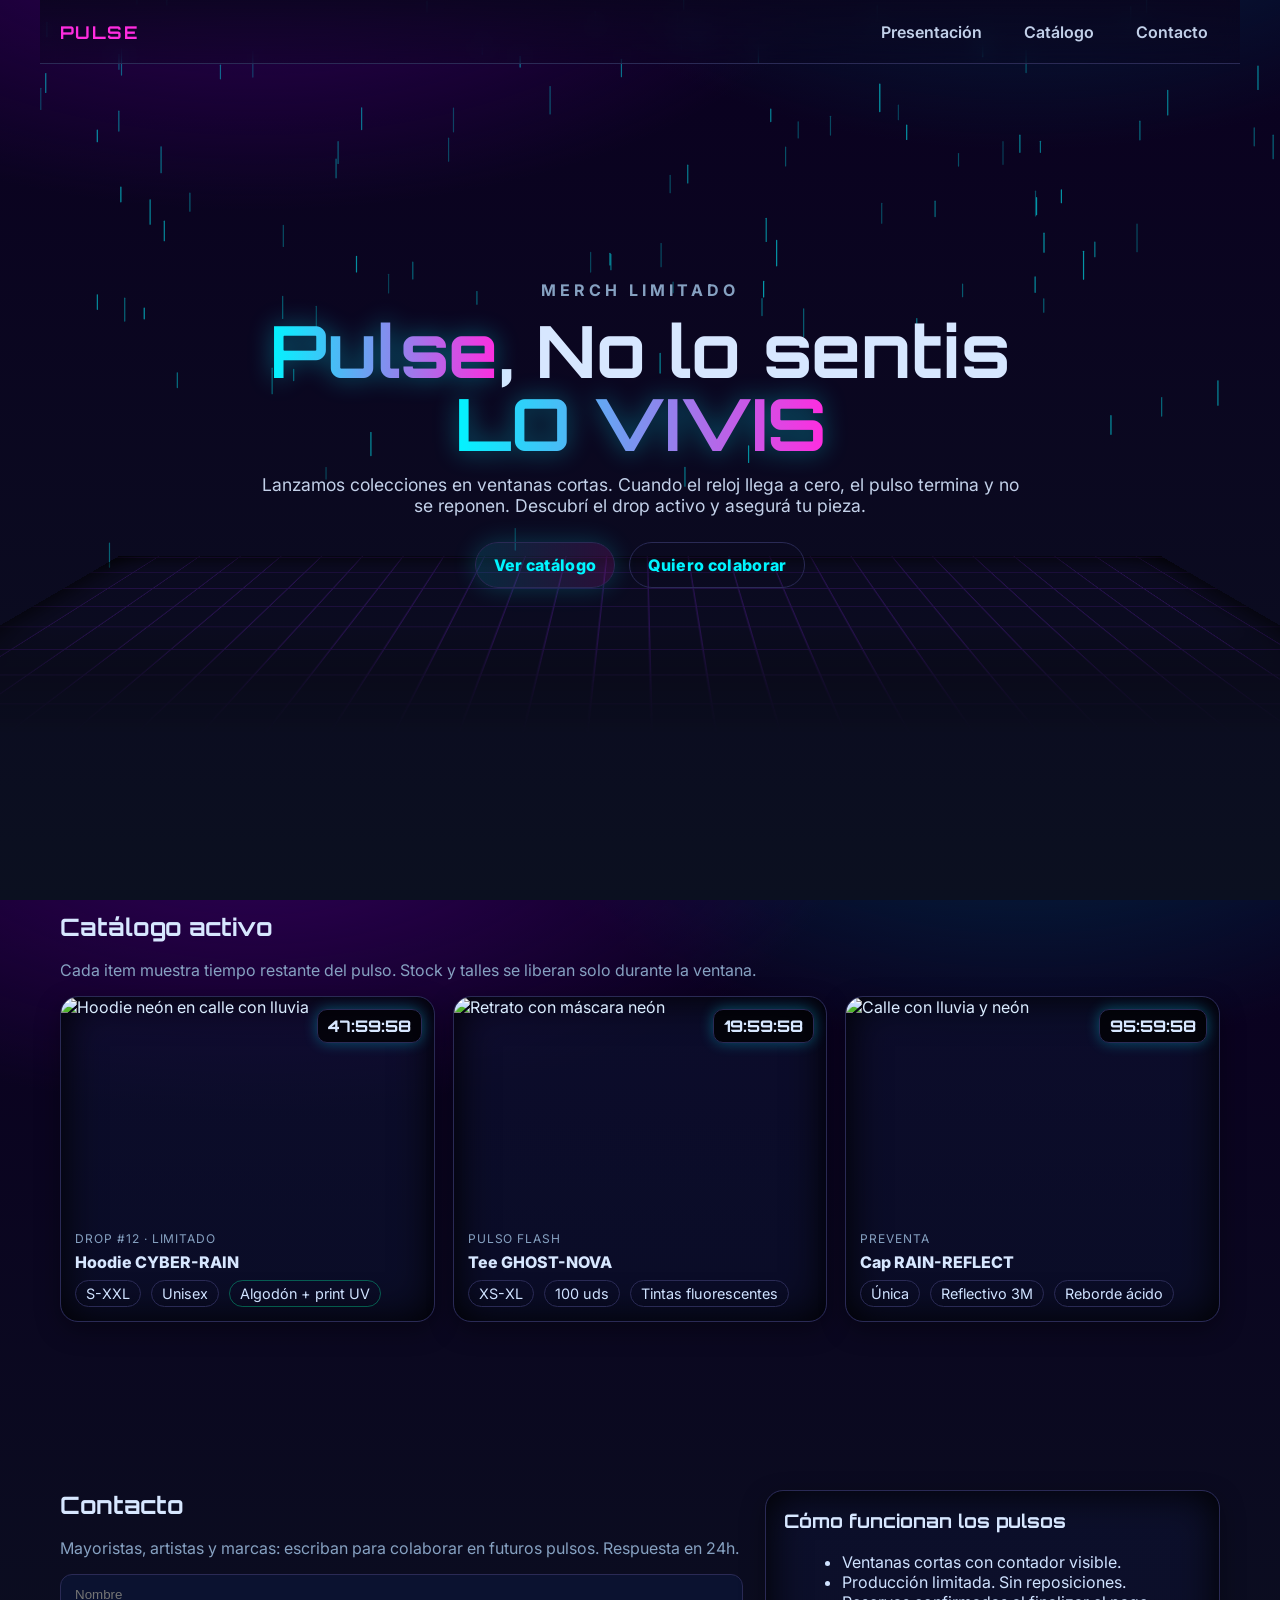
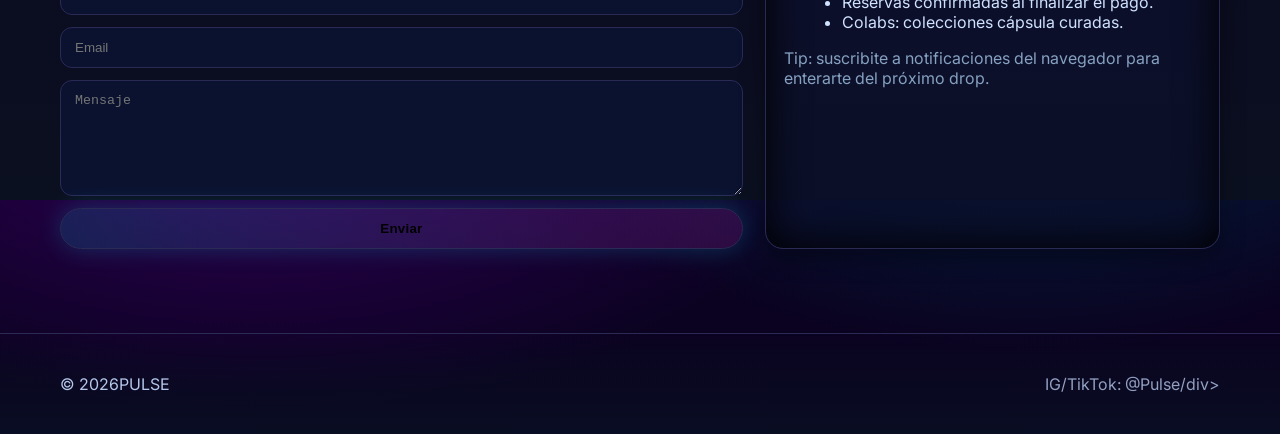
==== PulseNeon/index.html @ 18ef8802 "primera subida" ====
<!DOCTYPE html>
<html lang="es">
<head>
  <meta charset="utf-8" />
  <meta name="viewport" content="width=device-width, initial-scale=1" />
  <title>NEON PULSOS — Merch por tandas</title>
  <meta name="description" content="Merch limitado por pulsos: lanzamientos fugaces, diseños neon retro-futuristas. Catálogo y contacto." />
  <link rel="preconnect" href="https://fonts.googleapis.com">
  <link rel="preconnect" href="https://fonts.gstatic.com" crossorigin>
  <link href="https://fonts.googleapis.com/css2?family=Inter:wght@300;400;600;800&family=Orbitron:wght@500;700&display=swap" rel="stylesheet">
  <style>
    :root{
      --bg-1:#0b1020;  /* base */
      --bg-2:#0a0020;  /* deep */
      --neo-1:#00f5ff; /* cyan */
      --neo-2:#ff2cdf; /* magenta */
      --neo-3:#9dff00; /* acid */
      --ink:#d7e7ff;   /* text */
      --muted:#86a1c1; /* secondary text */
      --card:#0e1530a6;/* glass */
      --grid:#26114d;  /* retro grid */
      --radius:18px;
      --shadow:0 8px 24px rgba(0,0,0,.35), 0 0 40px #000 inset;
    }
    *{box-sizing:border-box}
    html,body{height:100%}
    body{
      margin:0; color:var(--ink); background: radial-gradient(1200px 600px at 20% -10%, #32005a 0%, transparent 50%),
                radial-gradient(1000px 600px at 80% -20%, #002d49 0%, transparent 55%),
                linear-gradient(180deg, var(--bg-2), var(--bg-1));
      font-family:Inter, system-ui, -apple-system, Segoe UI, Roboto, sans-serif;
    }
    a{color:var(--neo-1); text-decoration:none}
    .container{max-width:1200px; margin:auto; padding:0 20px}

    /* ===== NAV ===== */
    nav{position:fixed; inset:0 0 auto 0; height:64px; display:flex; align-items:center; z-index:50;
        background:linear-gradient(180deg, rgba(10,5,30,.85), rgba(10,5,30,.35)); backdrop-filter: blur(10px); border-bottom:1px solid #2a2a55}
    nav .brand{font-family:Orbitron, Inter; font-weight:700; letter-spacing:.08em; font-size:1.1rem}
    nav .brand b{color:var(--neo-2)}
    nav .links{margin-left:auto; display:flex; gap:18px}
    nav .links a{padding:8px 12px; border-radius:999px; font-weight:600; color:var(--ink); opacity:.9}
    nav .links a:hover{box-shadow:0 0 0 2px #ffffff22, 0 0 12px var(--neo-1) inset}

    /* ===== HERO ===== */
    .hero{position:relative; min-height:92vh; display:grid; place-items:center; overflow:hidden}
    /* background image with neon city + rain reflection (Unsplash) */
    .hero::before{content:""; position:absolute; inset:0;
      background:url('https://images.unsplash.com/photo-1732678552208-109e9a2f1b98?q=80&w=1600&auto=format&fit=crop&ixid=MnwyNjg0Mjd8MHwxfHNlYXJjaHwxfHxuZW9uJTIwY2l0eSUyMHJhaW58ZW58MHx8fHwxNzI4MzgyNDA4') center/cover no-repeat;
      filter:contrast(1.05) saturate(1.25) brightness(.75);
      opacity:.35}
    /* retro grid floor */
    .grid-floor{position:absolute; inset:auto 0 0 0; height:45vh; background:
      linear-gradient(#0000 0 50%, #0008),
      repeating-linear-gradient(90deg, #0000 0 48px, var(--grid) 49px 50px),
      repeating-linear-gradient(0deg,  #0000 0 48px, var(--grid) 49px 50px);
      mask:linear-gradient(0deg, transparent 0, black 40%);
      transform:perspective(800px) rotateX(65deg);
      box-shadow:inset 0 0 60px #000}
    /* rain layer */
    .rain{position:absolute; inset:0; pointer-events:none; background:transparent}

    .hero-inner{position:relative; z-index:2; text-align:center; padding:120px 0 80px}
    .kicker{color:var(--muted); font-weight:700; letter-spacing:.25em; text-transform:uppercase}
    h1{font-family:Orbitron, Inter; font-weight:700; font-size:clamp(40px,6vw,72px); line-height:1.02; margin:14px 0}
    .fx{background:linear-gradient(90deg, var(--neo-1), var(--neo-2)); -webkit-background-clip:text; background-clip:text; color:transparent; filter:drop-shadow(0 0 12px #00eaff66)}
    .lead{max-width:760px; margin:8px auto 26px; color:var(--ink); opacity:.9; font-size:1.1rem}
    .cta{display:inline-grid; grid-auto-flow:column; gap:14px}
    .btn{border:1px solid #2a2a55; padding:12px 18px; border-radius:999px; font-weight:800; letter-spacing:.02em}
    .btn.primary{background:linear-gradient(90deg, #00eaff22, #ff2cdf22); box-shadow:0 0 24px #00eaff33}
    .btn.primary:hover{box-shadow:0 0 28px #00eaff55, 0 0 18px #ff2cdf44 inset}

    /* ===== SECTIONS ===== */
    section{padding:84px 0}
    .card{background:linear-gradient(180deg, #0d1130aa, #0a0f2aaa); border:1px solid #2a2a55; border-radius:var(--radius); box-shadow:var(--shadow)}

    /* Catálogo */
    .catalogo{display:grid; grid-template-columns:repeat(auto-fit, minmax(260px, 1fr)); gap:18px}
    .item{position:relative; overflow:hidden}
    .item img{width:100%; height:220px; object-fit:cover; display:block; filter:contrast(1.05) saturate(1.1)}
    .item .info{padding:14px}
    .tag{font-size:.75rem; letter-spacing:.08em; text-transform:uppercase; color:var(--muted)}
    .title{font-weight:800; margin:6px 0 8px}
    .meta{display:flex; gap:10px; align-items:center; font-size:.9rem; color:#cfe2ff}
    .pill{border:1px solid #2a2a55; border-radius:999px; padding:4px 10px}

    .timer{position:absolute; top:12px; right:12px; font-weight:800; font-family:Orbitron; background:#000b; border:1px solid #2a2a55; border-radius:10px; padding:6px 10px; box-shadow:0 0 14px #00eaff55}

    /* Contacto */
    form{display:grid; gap:12px}
    input, textarea{background:#0b1230; border:1px solid #2a2a55; color:var(--ink); padding:12px 14px; border-radius:12px; outline:none}
    input:focus, textarea:focus{box-shadow:0 0 0 2px #00eaff55}

    /* Footer */
    footer{padding:40px 0; color:#b4c6ea; border-top:1px solid #2a2a55; background:linear-gradient(180deg, transparent, #090d22)}

    /* Small helpers */
    .grid-2{display:grid; grid-template-columns:1.2fr .8fr; gap:22px}
    @media (max-width:900px){.grid-2{grid-template-columns:1fr}}
  </style>
</head>
<body>
  <nav class="container">
    <div class="brand"><b>PULSE</b></div>
    <div class="links">
      <a href="#presentacion">Presentación</a>
      <a href="#catalogo">Catálogo</a>
      <a href="#contacto">Contacto</a>
    </div>
  </nav>

  <header class="hero" id="presentacion" aria-label="Sección de presentación">
    <canvas class="rain" id="rain"></canvas>
    <div class="grid-floor"></div>
    <div class="hero-inner container">
      <div class="kicker">Merch limitado</div>
      <h1>
        <span class="fx">Pulse</span>, No lo sentis 
        <span class="fx"><br> LO VIVIS</span> 
      </h1>
      <p class="lead">Lanzamos colecciones en ventanas cortas. Cuando el reloj llega a cero, el pulso termina y no se reponen. Descubrí el drop activo y asegurá tu pieza.</p>
      <div class="cta">
        <a class="btn primary" href="#catalogo">Ver catálogo</a>
        <a class="btn" href="#contacto">Quiero colaborar</a>
      </div>
    </div>
  </header>

  <main class="container">
    <section id="catalogo">
      <h2 style="font-family:Orbitron; margin:0 0 18px">Catálogo activo</h2>
      <p style="color:var(--muted); margin-top:0">Cada item muestra tiempo restante del pulso. Stock y talles se liberan solo durante la ventana.</p>
      <div class="catalogo">
        <!-- Item 1 -->
        <article class="card item" data-deadline="+2d6h">
          <div class="timer" aria-live="polite">--:--:--</div>
          <img alt="Hoodie neón en calle con lluvia" src="/Asets/" />
          <div class="info">
            <div class="tag">Drop #12 · LIMITADO</div>
            <div class="title">Hoodie CYBER-RAIN</div>
            <div class="meta">
              <span class="pill">S-XXL</span>
              <span class="pill">Unisex</span>
              <span class="pill" style="border-color:#00ffaa55">Algodón + print UV</span>
            </div>
          </div>
        </article>
        <!-- Item 2 -->
        <article class="card item" data-deadline="+20h">
          <div class="timer">--:--:--</div>
          <img alt="Retrato con máscara neón" src="https://images.unsplash.com/photo-1638120812573--SeyfFUbFy4?q=80&w=1200&auto=format&fit=crop&ixid=MnwyNjg0Mjd8MHwxfHNlYXJjaHwxfHxuZW9uJTIwbWFzayUyMGhvb2RpZXxlbnwwfHx8fDE3MjgzODI0MDg" />
          <div class="info">
            <div class="tag">Pulso Flash</div>
            <div class="title">Tee GHOST-NOVA</div>
            <div class="meta">
              <span class="pill">XS-XL</span>
              <span class="pill">100 uds</span>
              <span class="pill">Tintas fluorescentes</span>
            </div>
          </div>
        </article>
        <!-- Item 3 -->
        <article class="card item" data-deadline="+4d">
          <div class="timer">--:--:--</div>
          <img alt="Calle con lluvia y neón" src="https://images.unsplash.com/photo-1724700175051-GX3ccHQaxVI?q=80&w=1200&auto=format&fit=crop&ixid=MnwyNjg0Mjd8MHwxfHNlYXJjaHwxfHxqYXBhbiUyMG5lb24lMjByYWlufGVufDB8fHx8MTcyODM4MjQwOA" />
          <div class="info">
            <div class="tag">Preventa</div>
            <div class="title">Cap RAIN-REFLECT</div>
            <div class="meta">
              <span class="pill">Única</span>
              <span class="pill">Reflectivo 3M</span>
              <span class="pill">Reborde ácido</span>
            </div>
          </div>
        </article>
      </div>
    </section>

    <section id="contacto" class="grid-2">
      <div>
        <h2 style="font-family:Orbitron; margin:0 0 18px">Contacto</h2>
        <p style="color:var(--muted)">Mayoristas, artistas y marcas: escriban para colaborar en futuros pulsos. Respuesta en 24h.</p>
        <form onsubmit="event.preventDefault(); alert('Gracias. Te contactamos.'); this.reset();">
          <input required placeholder="Nombre" />
          <input type="email" required placeholder="Email" />
          <textarea rows="6" required placeholder="Mensaje"></textarea>
          <button class="btn primary" type="submit">Enviar</button>
        </form>
      </div>
      <aside class="card" style="padding:18px">
        <h3 style="font-family:Orbitron; margin-top:0">Cómo funcionan los pulsos</h3>
        <ul style="margin:10px 0 0 18px; color:#cfe2ff">
          <li>Ventanas cortas con contador visible.</li>
          <li>Producción limitada. Sin reposiciones.</li>
          <li>Reservas confirmadas al finalizar el pago.</li>
          <li>Colabs: colecciones cápsula curadas.</li>
        </ul>
        <p style="color:var(--muted)">Tip: suscribite a notificaciones del navegador para enterarte del próximo drop.</p>
      </aside>
    </section>
  </main>

  <footer>
    <div class="container" style="display:flex; gap:12px; justify-content:space-between; flex-wrap:wrap">
      <div>© <span id="y"></span>PULSE</div>
      <div style="opacity:.8">IG/TikTok: @Pulse/div>
    </div>
  </footer>

  <script>
  // ===== Año footer =====
  document.getElementById('y').textContent = new Date().getFullYear();

  // ===== Lluvia canvas =====
  (function rain(){
    const c = document.getElementById('rain');
    const ctx = c.getContext('2d');
    let w,h; let drops=[]; const N=180;
    function resize(){ w = c.width  = innerWidth; h = c.height = Math.max(innerHeight*0.92, 520); }
    function reset(d){ d.x=Math.random()*w; d.y=Math.random()*-h; d.l=10+Math.random()*18; d.vy=6+Math.random()*8; d.opacity=.35+.55*Math.random(); }
    function init(){ drops = Array.from({length:N}, ()=>({})); drops.forEach(reset); }
    function frame(){
      ctx.clearRect(0,0,w,h);
      ctx.strokeStyle = 'rgba(0,245,255,0.7)';
      ctx.lineWidth = 1.2; ctx.lineCap = 'round';
      for(const d of drops){
        ctx.globalAlpha = d.opacity;
        ctx.beginPath(); ctx.moveTo(d.x, d.y); ctx.lineTo(d.x, d.y + d.l); ctx.stroke();
        d.y += d.vy; d.x += 0.7; // leve viento
        if(d.y > h) reset(d);
      }
      requestAnimationFrame(frame);
    }
    addEventListener('resize', resize); resize(); init(); frame();
  })();

  // ===== Countdown pulsos =====
  (function countdown(){
    const items = document.querySelectorAll('.item');
    const nowMs = Date.now();
    for(const el of items){
      const spec = el.getAttribute('data-deadline');
      let deadline = Date.now() + 48*3600e3; // default 48h
      if(spec && spec.startsWith('+')){
        const m = spec.match(/\+(\d+)([dhm])/i);
        if(m){ const v = +m[1]; const u = m[2].toLowerCase();
          deadline = nowMs + (u==='d'? v*864e5 : u==='h'? v*3600e3 : v*60e3);
        }
      }
      el.dataset.deadlineAbs = deadline;
    }
    function tick(){
      const t = Date.now();
      document.querySelectorAll('.item').forEach(el=>{
        const timer = el.querySelector('.timer');
        const d = +el.dataset.deadlineAbs;
        let ms = d - t; if(ms < 0) ms = 0;
        const hh = String(Math.floor(ms/3600e3)).padStart(2,'0');
        const mm = String(Math.floor(ms%3600e3/60e3)).padStart(2,'0');
        const ss = String(Math.floor(ms%60e3/1e3)).padStart(2,'0');
        timer.textContent = `${hh}:${mm}:${ss}`;
        timer.style.boxShadow = ms<3600e3? '0 0 18px #ff2cdfaa' : '0 0 14px #00eaff55';
      });
    }
    setInterval(tick, 1000); tick();
  })();
  </script>

  <!-- Créditos de imágenes (Unsplash, uso libre)**
    - Hero + Item 1 + 3: fotos de lluvia y neón (ver enlaces en código src)
    - Item 2: retrato con máscara neon (Unsplash)
  -->
</body>
</html>
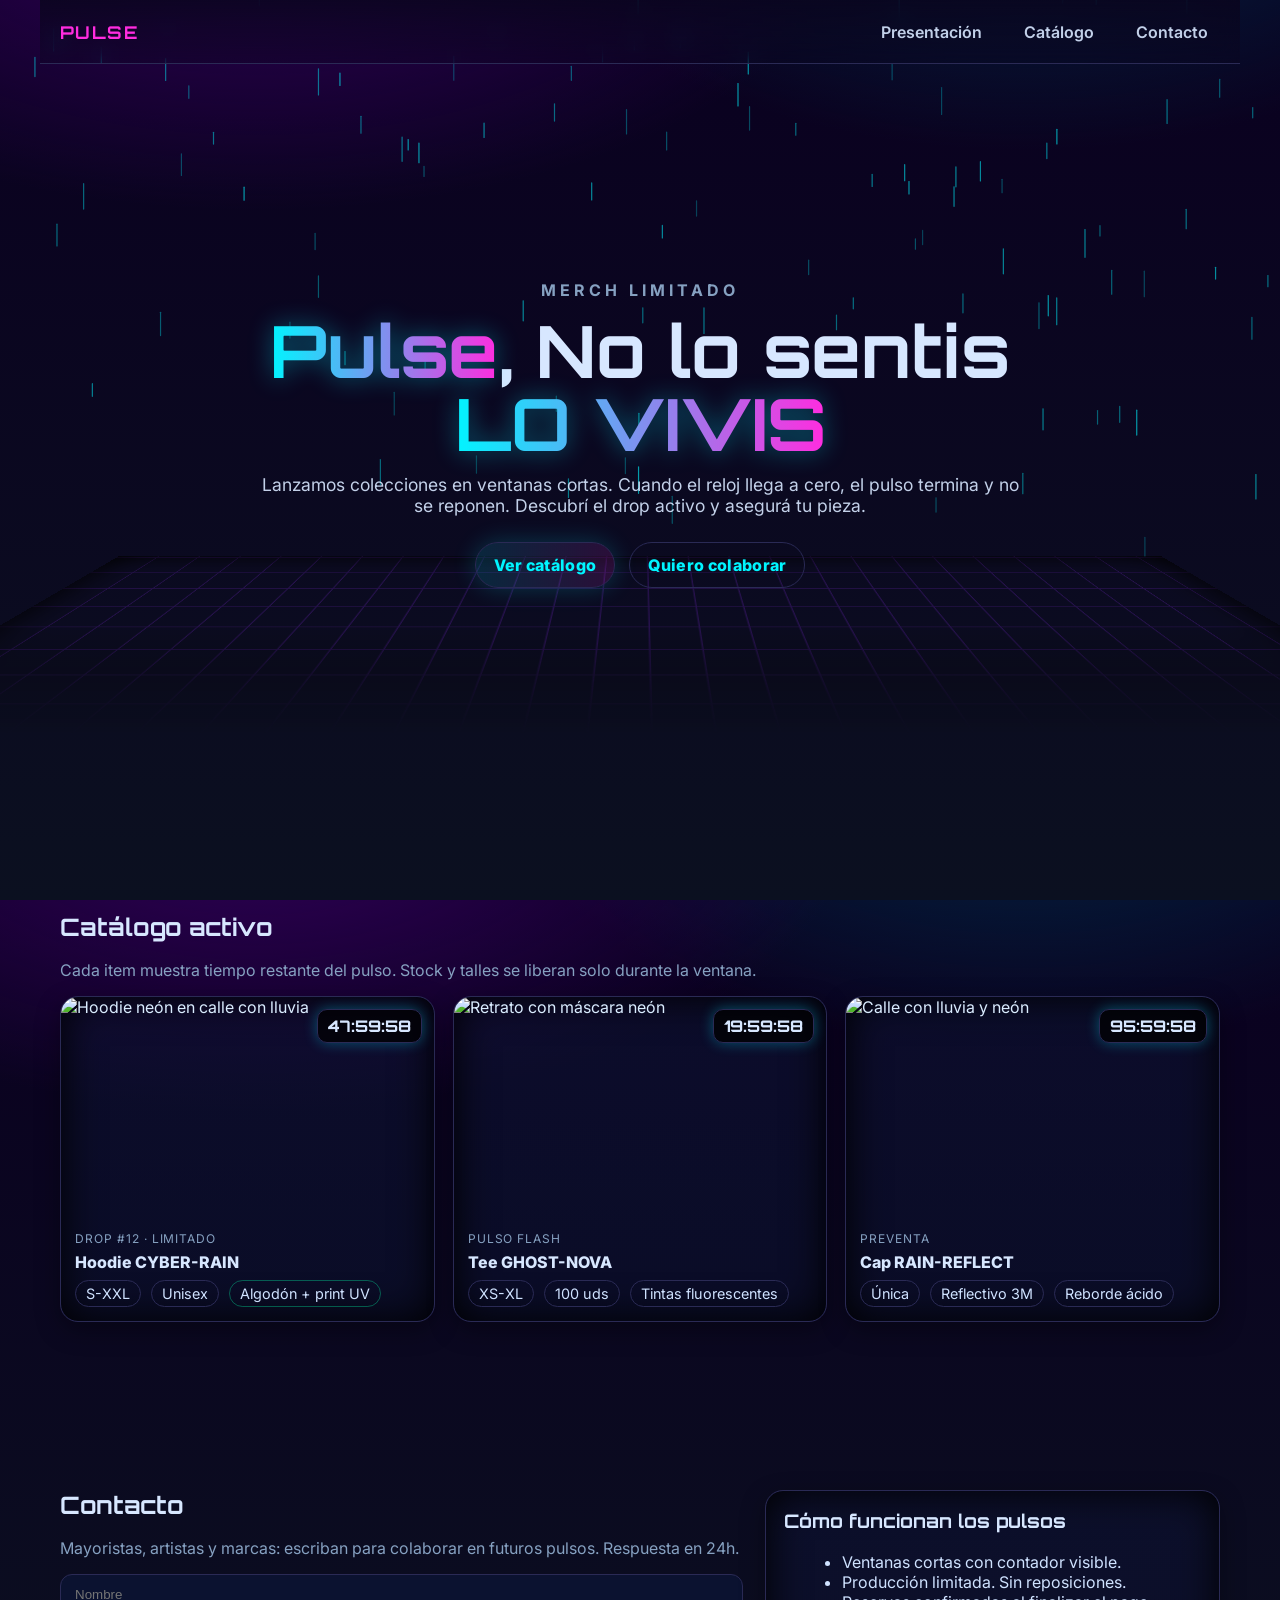
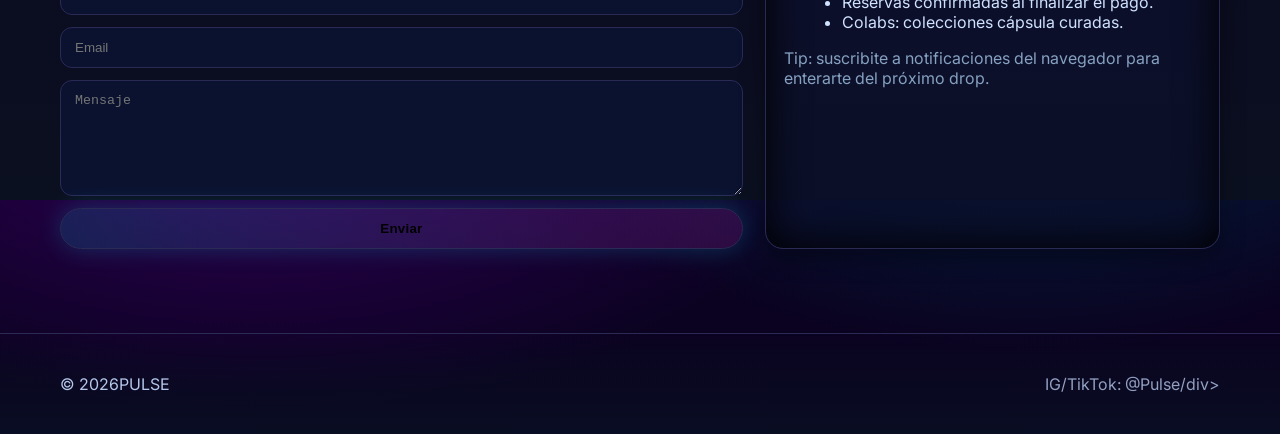
==== commit d855c3b4: "actualizo index" ====
--- a/PulseNeon/index.html
+++ b/PulseNeon/index.html
@@ -97,6 +97,16 @@
     /* Small helpers */
     .grid-2{display:grid; grid-template-columns:1.2fr .8fr; gap:22px}
     @media (max-width:900px){.grid-2{grid-template-columns:1fr}}
+
+
+
+
+
+
+
+
+
+    
   </style>
 </head>
 <body>
